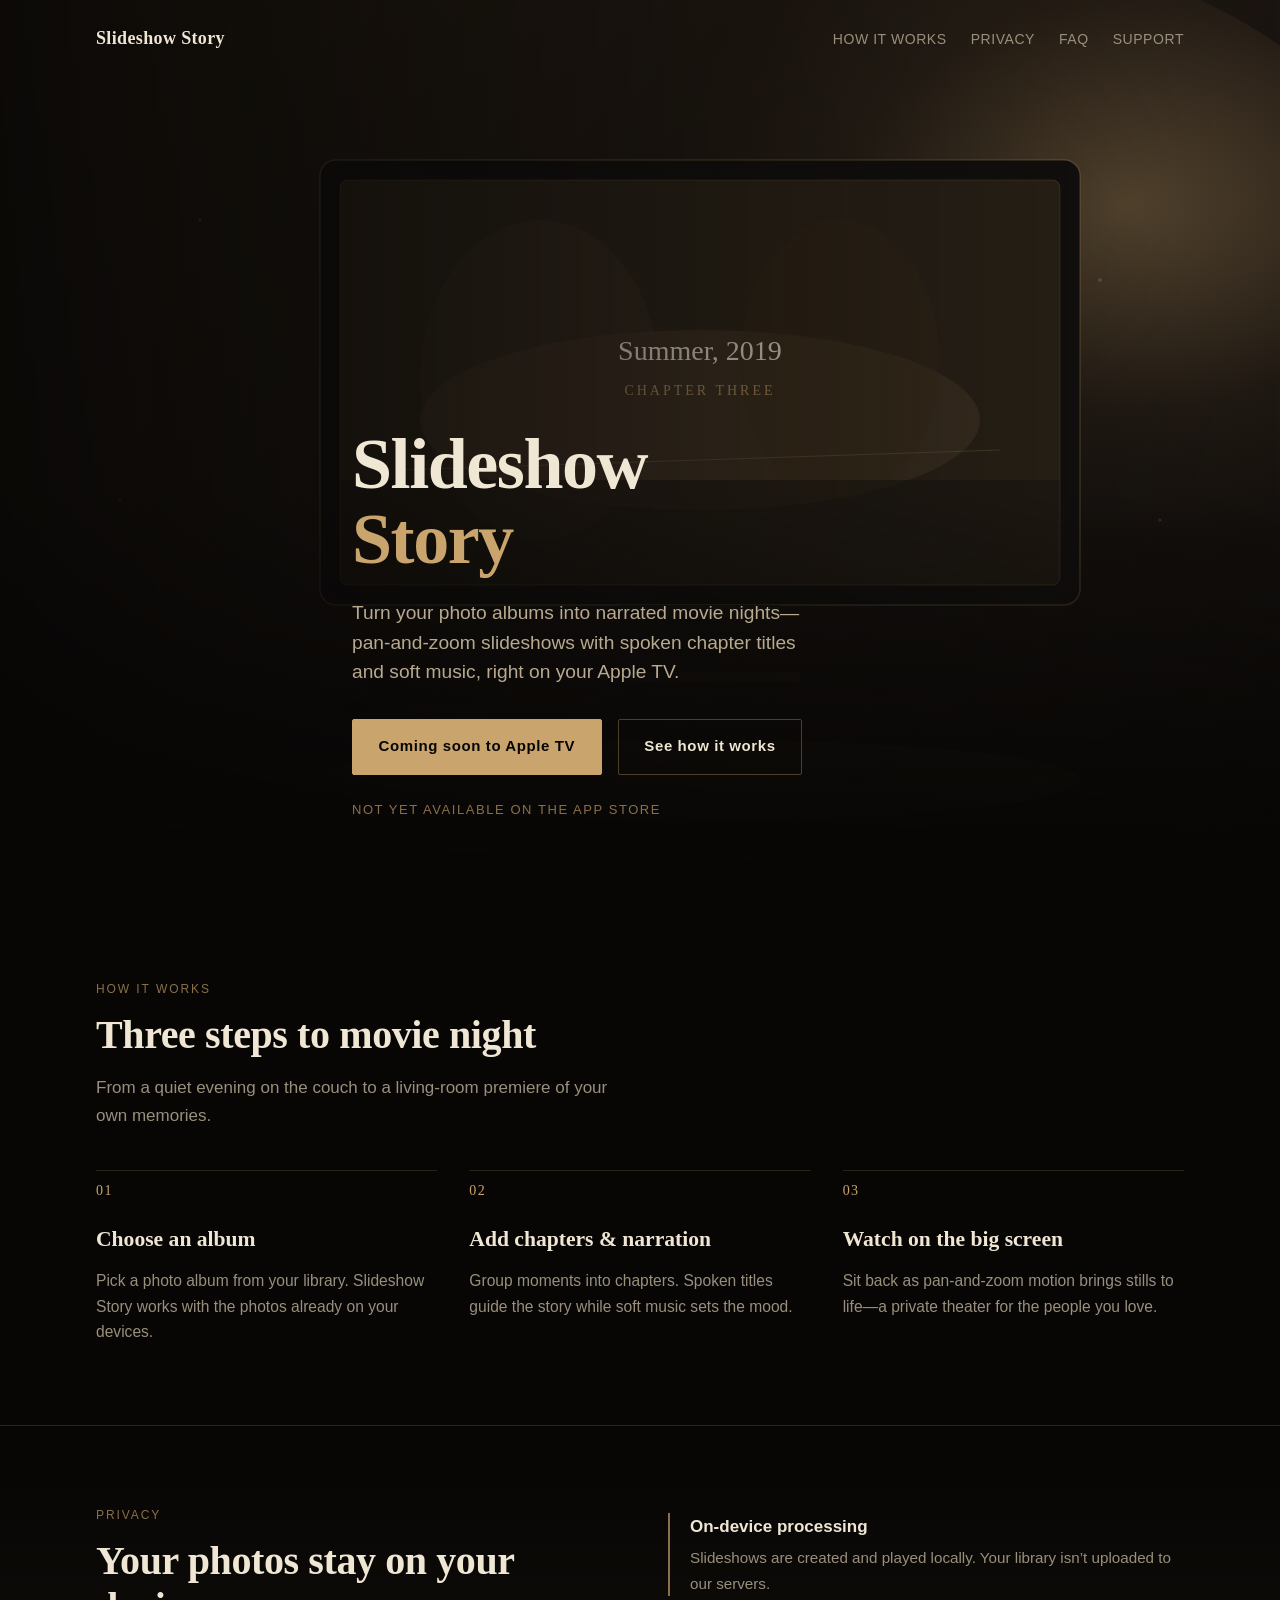
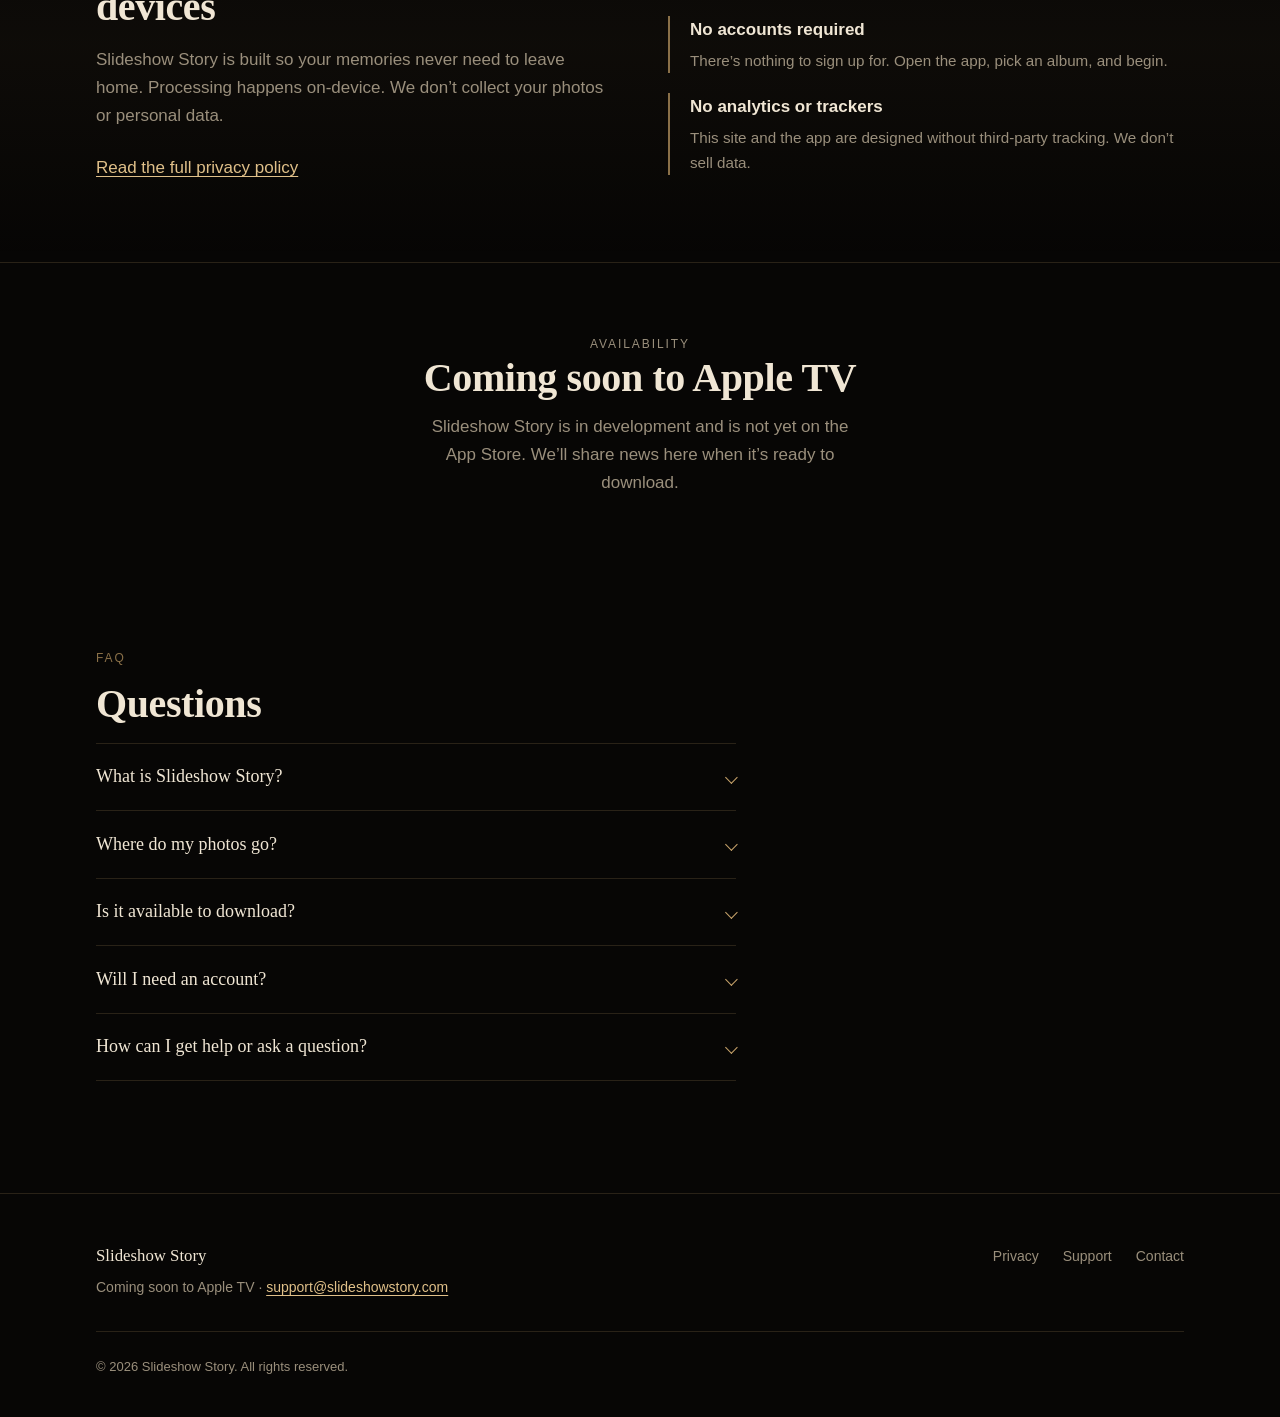
==== index.html @ 2899630e "Outline website for Slideshow Story" ====
<!DOCTYPE html>
<html lang="en">
<head>
  <meta charset="utf-8">
  <meta name="viewport" content="width=device-width, initial-scale=1">
  <title>Slideshow Story — Narrated movie nights from your photos</title>
  <meta name="description" content="Slideshow Story turns your photo albums into narrated movie nights on Apple TV—pan-and-zoom slideshows with spoken chapter titles and soft music. Photos stay on your devices. Coming soon.">
  <meta name="theme-color" content="#0c0a08">
  <link rel="icon" href="favicon.svg" type="image/svg+xml">
  <link rel="stylesheet" href="styles.css">
</head>
<body>
  <a class="skip-link" href="#main">Skip to content</a>
  <div class="page-bg" aria-hidden="true"></div>

  <header class="site-header">
    <div class="wrap">
      <a class="logo" href="index.html">Slideshow Story</a>
      <nav aria-label="Primary">
        <ul class="nav">
          <li><a href="#how">How it works</a></li>
          <li><a href="#privacy">Privacy</a></li>
          <li><a href="#faq">FAQ</a></li>
          <li><a href="support.html">Support</a></li>
        </ul>
      </nav>
    </div>
  </header>

  <main id="main">
    <section class="hero" aria-labelledby="brand">
      <div class="hero-visual" aria-hidden="true">
        <svg xmlns="http://www.w3.org/2000/svg" viewBox="0 0 1440 900" preserveAspectRatio="xMidYMid slice" focusable="false">
          <defs>
            <linearGradient id="glow" x1="0%" y1="0%" x2="100%" y2="100%">
              <stop offset="0%" stop-color="#2a2014"/>
              <stop offset="50%" stop-color="#1a1410"/>
              <stop offset="100%" stop-color="#0c0a08"/>
            </linearGradient>
            <linearGradient id="screen" x1="0%" y1="0%" x2="0%" y2="100%">
              <stop offset="0%" stop-color="#3d3224"/>
              <stop offset="100%" stop-color="#1f1810"/>
            </linearGradient>
            <radialGradient id="lamp" cx="70%" cy="35%" r="45%">
              <stop offset="0%" stop-color="#c9a46c" stop-opacity="0.35"/>
              <stop offset="60%" stop-color="#c9a46c" stop-opacity="0.06"/>
              <stop offset="100%" stop-color="#c9a46c" stop-opacity="0"/>
            </radialGradient>
            <clipPath id="tv-screen">
              <rect x="420" y="180" width="720" height="405" rx="8"/>
            </clipPath>
          </defs>
          <rect width="1440" height="900" fill="url(#glow)"/>
          <ellipse cx="1000" cy="320" rx="520" ry="380" fill="url(#lamp)"/>
          <!-- Room floor reflection -->
          <ellipse cx="780" cy="780" rx="380" ry="40" fill="#c9a46c" opacity="0.04"/>
          <!-- TV bezel -->
          <rect x="400" y="160" width="760" height="445" rx="16" fill="#12100e" stroke="#c9a46c" stroke-opacity="0.25" stroke-width="1.5"/>
          <rect x="420" y="180" width="720" height="405" rx="8" fill="url(#screen)"/>
          <!-- Slideshow frames (ken burns target) -->
          <g class="frame-photos" clip-path="url(#tv-screen)">
            <rect x="420" y="180" width="720" height="405" fill="#2a2218"/>
            <!-- Soft landscape suggestion -->
            <ellipse cx="780" cy="420" rx="280" ry="90" fill="#4a3a28" opacity="0.5"/>
            <ellipse cx="620" cy="380" rx="120" ry="160" fill="#3a2e22" opacity="0.45"/>
            <ellipse cx="920" cy="360" rx="100" ry="140" fill="#352818" opacity="0.4"/>
            <rect x="420" y="480" width="720" height="105" fill="#1a1410" opacity="0.6"/>
            <!-- Warm horizon line -->
            <line x1="480" y1="470" x2="1080" y2="450" stroke="#c9a46c" stroke-opacity="0.2" stroke-width="1"/>
          </g>
          <!-- Screen vignette -->
          <rect x="420" y="180" width="720" height="405" rx="8" fill="none" stroke="#c9a46c" stroke-opacity="0.15"/>
          <!-- Chapter title on screen -->
          <text x="780" y="360" text-anchor="middle" fill="#f0e6d4" font-family="Georgia, serif" font-size="28" opacity="0.85">Summer, 2019</text>
          <text x="780" y="395" text-anchor="middle" fill="#c9a46c" font-family="Georgia, serif" font-size="14" letter-spacing="3" opacity="0.7">CHAPTER THREE</text>
          <!-- TV stand -->
          <rect x="700" y="605" width="160" height="12" rx="2" fill="#1a1612"/>
          <rect x="760" y="617" width="40" height="55" fill="#14110e"/>
          <rect x="680" y="672" width="200" height="10" rx="2" fill="#1a1612"/>
          <!-- Soft ambient particles -->
          <circle cx="280" cy="220" r="1.5" fill="#c9a46c" opacity="0.35"/>
          <circle cx="1180" cy="280" r="2" fill="#c9a46c" opacity="0.25"/>
          <circle cx="200" cy="500" r="1" fill="#e0c089" opacity="0.3"/>
          <circle cx="1240" cy="520" r="1.5" fill="#c9a46c" opacity="0.2"/>
        </svg>
      </div>

      <div class="wrap">
        <h1 class="brand" id="brand">Slideshow <span>Story</span></h1>
        <p class="hero-lead">Turn your photo albums into narrated movie nights—pan-and-zoom slideshows with spoken chapter titles and soft music, right on your Apple TV.</p>
        <div class="cta-group">
          <a class="btn btn-primary" href="#coming-soon">Coming soon to Apple&nbsp;TV</a>
          <a class="btn btn-ghost" href="#how">See how it works</a>
        </div>
        <p class="status-note">Not yet available on the App Store</p>
      </div>
    </section>

    <section id="how" aria-labelledby="how-title">
      <div class="wrap">
        <p class="section-label">How it works</p>
        <h2 class="section-title" id="how-title">Three steps to movie night</h2>
        <p class="section-lead">From a quiet evening on the couch to a living-room premiere of your own memories.</p>
        <ol class="steps">
          <li>
            <h3>Choose an album</h3>
            <p>Pick a photo album from your library. Slideshow Story works with the photos already on your devices.</p>
          </li>
          <li>
            <h3>Add chapters &amp; narration</h3>
            <p>Group moments into chapters. Spoken titles guide the story while soft music sets the mood.</p>
          </li>
          <li>
            <h3>Watch on the big screen</h3>
            <p>Sit back as pan-and-zoom motion brings stills to life—a private theater for the people you love.</p>
          </li>
        </ol>
      </div>
    </section>

    <section id="privacy" class="privacy-section" aria-labelledby="privacy-title">
      <div class="wrap privacy-grid">
        <div>
          <p class="section-label">Privacy</p>
          <h2 class="section-title" id="privacy-title">Your photos stay on your devices</h2>
          <p class="section-lead" style="margin-bottom: 1.5rem;">Slideshow Story is built so your memories never need to leave home. Processing happens on-device. We don’t collect your photos or personal data.</p>
          <a href="privacy.html">Read the full privacy policy</a>
        </div>
        <ul class="privacy-points">
          <li>
            <strong>On-device processing</strong>
            <p>Slideshows are created and played locally. Your library isn’t uploaded to our servers.</p>
          </li>
          <li>
            <strong>No accounts required</strong>
            <p>There’s nothing to sign up for. Open the app, pick an album, and begin.</p>
          </li>
          <li>
            <strong>No analytics or trackers</strong>
            <p>This site and the app are designed without third-party tracking. We don’t sell data.</p>
          </li>
        </ul>
      </div>
    </section>

    <section id="coming-soon" class="coming-soon" aria-labelledby="soon-title">
      <div class="wrap">
        <p class="section-label">Availability</p>
        <h2 class="section-title" id="soon-title">Coming soon to Apple&nbsp;TV</h2>
        <p>Slideshow Story is in development and is not yet on the App Store. We’ll share news here when it’s ready to download.</p>
      </div>
    </section>

    <section id="faq" aria-labelledby="faq-title">
      <div class="wrap">
        <p class="section-label">FAQ</p>
        <h2 class="section-title" id="faq-title">Questions</h2>
        <div class="faq">
          <details>
            <summary>What is Slideshow Story?</summary>
            <p>An Apple TV app that turns your photo albums into narrated movie nights—cinematic pan-and-zoom slideshows with spoken chapter titles and soft background music.</p>
          </details>
          <details>
            <summary>Where do my photos go?</summary>
            <p>They stay on your devices. Slideshow Story processes photos on-device and does not upload your library to our servers.</p>
          </details>
          <details>
            <summary>Is it available to download?</summary>
            <p>Not yet. Slideshow Story is coming soon to Apple TV and is not currently listed on the App Store.</p>
          </details>
          <details>
            <summary>Will I need an account?</summary>
            <p>No. The app is designed to work without creating an account or signing in.</p>
          </details>
          <details>
            <summary>How can I get help or ask a question?</summary>
            <p>Email us at <a href="mailto:support@slideshowstory.com">support@slideshowstory.com</a>. More details are on our <a href="support.html">support page</a>.</p>
          </details>
        </div>
      </div>
    </section>
  </main>

  <footer class="site-footer">
    <div class="wrap">
      <div class="footer-inner">
        <div>
          <p class="footer-brand">Slideshow Story</p>
          <p class="footer-meta">Coming soon to Apple&nbsp;TV · <a href="mailto:support@slideshowstory.com">support@slideshowstory.com</a></p>
        </div>
        <ul class="footer-nav">
          <li><a href="privacy.html">Privacy</a></li>
          <li><a href="support.html">Support</a></li>
          <li><a href="mailto:support@slideshowstory.com">Contact</a></li>
        </ul>
      </div>
      <p class="footer-copy">&copy; 2026 Slideshow Story. All rights reserved.</p>
    </div>
  </footer>
</body>
</html>
---- styles.css ----
/* Slideshow Story — cinematic dark marketing styles */

:root {
  --bg-deep: #070605;
  --bg: #0c0a08;
  --bg-elevated: #14110e;
  --bg-soft: #1a1612;
  --gold: #c9a46c;
  --gold-bright: #e0c089;
  --gold-dim: #8a7048;
  --cream: #f0e6d4;
  --cream-muted: #b8a990;
  --text: #ebe4d8;
  --text-muted: #9a8f7c;
  --line: rgba(201, 164, 108, 0.18);
  --line-strong: rgba(201, 164, 108, 0.35);
  --focus: #e0c089;
  --radius: 2px;
  --max: 68rem;
  --font-display: "Iowan Old Style", "Palatino Linotype", Palatino, "Book Antiqua", Georgia, serif;
  --font-body: "Avenir Next", "Segoe UI", "Helvetica Neue", Arial, sans-serif;
  --ease: cubic-bezier(0.22, 1, 0.36, 1);
}

*,
*::before,
*::after {
  box-sizing: border-box;
}

html {
  scroll-behavior: smooth;
}

@media (prefers-reduced-motion: reduce) {
  html {
    scroll-behavior: auto;
  }

  *,
  *::before,
  *::after {
    animation-duration: 0.01ms !important;
    animation-iteration-count: 1 !important;
    transition-duration: 0.01ms !important;
  }
}

body {
  margin: 0;
  min-height: 100vh;
  font-family: var(--font-body);
  font-size: 1.0625rem;
  line-height: 1.65;
  color: var(--text);
  background: var(--bg-deep);
  -webkit-font-smoothing: antialiased;
}

img,
svg {
  max-width: 100%;
  height: auto;
  display: block;
}

a {
  color: var(--gold-bright);
  text-decoration-thickness: 1px;
  text-underline-offset: 0.2em;
  transition: color 0.2s var(--ease);
}

a:hover {
  color: var(--cream);
}

a:focus-visible,
button:focus-visible,
.btn:focus-visible {
  outline: 2px solid var(--focus);
  outline-offset: 3px;
}

.skip-link {
  position: absolute;
  top: -100%;
  left: 1rem;
  z-index: 100;
  padding: 0.75rem 1.25rem;
  background: var(--gold);
  color: var(--bg-deep);
  font-weight: 600;
  text-decoration: none;
  border-radius: var(--radius);
}

.skip-link:focus {
  top: 1rem;
}

/* ——— Atmosphere ——— */

.page-bg {
  position: fixed;
  inset: 0;
  z-index: -1;
  pointer-events: none;
  background:
    radial-gradient(ellipse 90% 55% at 50% -10%, rgba(201, 164, 108, 0.14), transparent 55%),
    radial-gradient(ellipse 50% 40% at 85% 60%, rgba(90, 60, 30, 0.2), transparent 50%),
    radial-gradient(ellipse 40% 35% at 10% 80%, rgba(40, 30, 20, 0.35), transparent 45%),
    linear-gradient(180deg, var(--bg) 0%, var(--bg-deep) 100%);
}

.page-bg::after {
  content: "";
  position: absolute;
  inset: 0;
  opacity: 0.04;
  background-image: url("data:image/svg+xml,%3Csvg viewBox='0 0 200 200' xmlns='http://www.w3.org/2000/svg'%3E%3Cfilter id='n'%3E%3CfeTurbulence type='fractalNoise' baseFrequency='0.85' numOctaves='4' stitchTiles='stitch'/%3E%3C/filter%3E%3Crect width='100%25' height='100%25' filter='url(%23n)'/%3E%3C/svg%3E");
}

/* ——— Layout ——— */

.wrap {
  width: min(100% - 2.5rem, var(--max));
  margin-inline: auto;
}

.site-header {
  position: absolute;
  top: 0;
  left: 0;
  right: 0;
  z-index: 10;
  padding: 1.5rem 0;
}

.site-header .wrap {
  display: flex;
  align-items: center;
  justify-content: space-between;
  gap: 1.5rem;
}

.logo {
  font-family: var(--font-display);
  font-size: 1.125rem;
  font-weight: 600;
  letter-spacing: 0.02em;
  color: var(--cream);
  text-decoration: none;
}

.logo:hover {
  color: var(--gold-bright);
}

.nav {
  display: flex;
  flex-wrap: wrap;
  gap: 0.25rem 1.5rem;
  list-style: none;
  margin: 0;
  padding: 0;
}

.nav a {
  color: var(--text-muted);
  text-decoration: none;
  font-size: 0.875rem;
  letter-spacing: 0.04em;
  text-transform: uppercase;
}

.nav a:hover,
.nav a[aria-current="page"] {
  color: var(--gold-bright);
}

/* ——— Buttons ——— */

.btn {
  display: inline-flex;
  align-items: center;
  justify-content: center;
  gap: 0.5rem;
  padding: 0.9rem 1.6rem;
  font-family: var(--font-body);
  font-size: 0.9375rem;
  font-weight: 600;
  letter-spacing: 0.04em;
  text-decoration: none;
  border: 1px solid transparent;
  border-radius: var(--radius);
  cursor: pointer;
  transition: background 0.25s var(--ease), color 0.25s var(--ease), border-color 0.25s var(--ease), transform 0.25s var(--ease);
}

.btn-primary {
  background: var(--gold);
  color: var(--bg-deep);
  border-color: var(--gold);
}

.btn-primary:hover {
  background: var(--gold-bright);
  color: var(--bg-deep);
  border-color: var(--gold-bright);
}

.btn-ghost {
  background: transparent;
  color: var(--cream);
  border-color: var(--line-strong);
}

.btn-ghost:hover {
  border-color: var(--gold);
  color: var(--gold-bright);
}

.cta-group {
  display: flex;
  flex-wrap: wrap;
  gap: 0.75rem 1rem;
  margin-top: 2rem;
}

/* ——— Hero ——— */

.hero {
  position: relative;
  min-height: 100vh;
  min-height: 100dvh;
  display: grid;
  align-items: end;
  padding: 6.5rem 0 4rem;
  overflow: hidden;
}

.hero::before {
  content: "";
  position: absolute;
  inset: 0;
  z-index: 0;
  background:
    linear-gradient(to top, var(--bg-deep) 0%, transparent 45%),
    linear-gradient(to right, rgba(7, 6, 5, 0.85) 0%, rgba(7, 6, 5, 0.35) 55%, transparent 100%);
}

.hero-visual {
  position: absolute;
  inset: 0;
  z-index: -1;
}

.hero-visual svg {
  width: 100%;
  height: 100%;
  object-fit: cover;
}

.hero .wrap {
  position: relative;
  z-index: 1;
  max-width: 36rem;
  padding-bottom: 1rem;
  animation: rise 1s var(--ease) both;
}

.brand {
  font-family: var(--font-display);
  font-size: clamp(2.75rem, 8vw, 4.5rem);
  font-weight: 600;
  line-height: 1.05;
  letter-spacing: -0.02em;
  color: var(--cream);
  margin: 0 0 1.25rem;
}

.brand span {
  display: block;
  color: var(--gold);
}

.hero-lead {
  margin: 0;
  font-size: clamp(1.05rem, 2.2vw, 1.2rem);
  color: var(--cream-muted);
  max-width: 28rem;
  line-height: 1.55;
}

.status-note {
  margin: 1.5rem 0 0;
  font-size: 0.8125rem;
  letter-spacing: 0.12em;
  text-transform: uppercase;
  color: var(--gold-dim);
}

/* ——— Sections ——— */

section {
  padding: 5rem 0;
}

.section-label {
  margin: 0 0 0.75rem;
  font-size: 0.75rem;
  letter-spacing: 0.16em;
  text-transform: uppercase;
  color: var(--gold-dim);
}

.section-title {
  font-family: var(--font-display);
  font-size: clamp(1.85rem, 4vw, 2.5rem);
  font-weight: 600;
  line-height: 1.15;
  letter-spacing: -0.01em;
  color: var(--cream);
  margin: 0 0 1rem;
}

.section-lead {
  margin: 0 0 2.5rem;
  max-width: 34rem;
  color: var(--text-muted);
}

/* How it works */

.steps {
  display: grid;
  gap: 2.5rem;
  counter-reset: step;
  list-style: none;
  margin: 0;
  padding: 0;
}

@media (min-width: 720px) {
  .steps {
    grid-template-columns: repeat(3, 1fr);
    gap: 2rem;
  }
}

.steps li {
  position: relative;
  padding-top: 0.5rem;
  border-top: 1px solid var(--line);
  counter-increment: step;
  animation: rise 0.8s var(--ease) both;
}

.steps li:nth-child(2) {
  animation-delay: 0.1s;
}

.steps li:nth-child(3) {
  animation-delay: 0.2s;
}

.steps li::before {
  content: "0" counter(step);
  display: block;
  margin-bottom: 1.25rem;
  font-family: var(--font-display);
  font-size: 0.875rem;
  letter-spacing: 0.1em;
  color: var(--gold);
}

.steps h3 {
  font-family: var(--font-display);
  font-size: 1.35rem;
  font-weight: 600;
  color: var(--cream);
  margin: 0 0 0.65rem;
}

.steps p {
  margin: 0;
  color: var(--text-muted);
  font-size: 0.975rem;
}

/* Privacy strip */

.privacy-section {
  background: linear-gradient(180deg, transparent, rgba(201, 164, 108, 0.04), transparent);
  border-block: 1px solid var(--line);
}

.privacy-grid {
  display: grid;
  gap: 2rem;
}

@media (min-width: 720px) {
  .privacy-grid {
    grid-template-columns: 1fr 1fr;
    align-items: center;
    gap: 3.5rem;
  }
}

.privacy-points {
  list-style: none;
  margin: 0;
  padding: 0;
  display: grid;
  gap: 1.25rem;
}

.privacy-points li {
  padding-left: 1.25rem;
  border-left: 2px solid var(--gold-dim);
}

.privacy-points strong {
  display: block;
  color: var(--cream);
  font-weight: 600;
  margin-bottom: 0.25rem;
}

.privacy-points p {
  margin: 0;
  color: var(--text-muted);
  font-size: 0.95rem;
}

/* Coming soon banner */

.coming-soon {
  text-align: center;
  padding: 4.5rem 0;
}

.coming-soon .section-title {
  margin-bottom: 0.75rem;
}

.coming-soon p {
  margin: 0 auto;
  max-width: 28rem;
  color: var(--text-muted);
}

/* FAQ */

.faq {
  max-width: 40rem;
}

.faq details {
  border-bottom: 1px solid var(--line);
  padding: 1.15rem 0;
}

.faq details:first-of-type {
  border-top: 1px solid var(--line);
}

.faq summary {
  font-family: var(--font-display);
  font-size: 1.125rem;
  color: var(--cream);
  cursor: pointer;
  list-style: none;
  display: flex;
  justify-content: space-between;
  align-items: center;
  gap: 1rem;
}

.faq summary::-webkit-details-marker {
  display: none;
}

.faq summary::after {
  content: "";
  flex-shrink: 0;
  width: 0.55rem;
  height: 0.55rem;
  border-right: 1.5px solid var(--gold);
  border-bottom: 1.5px solid var(--gold);
  transform: rotate(45deg);
  transition: transform 0.25s var(--ease);
}

.faq details[open] summary::after {
  transform: rotate(225deg);
  margin-top: 0.35rem;
}

.faq details p {
  margin: 0.85rem 0 0.25rem;
  color: var(--text-muted);
  font-size: 0.975rem;
}

/* ——— Footer ——— */

.site-footer {
  padding: 3rem 0 2.5rem;
  border-top: 1px solid var(--line);
  margin-top: 2rem;
}

.footer-inner {
  display: flex;
  flex-wrap: wrap;
  justify-content: space-between;
  gap: 1.5rem 2rem;
  align-items: flex-start;
}

.footer-brand {
  font-family: var(--font-display);
  font-size: 1.05rem;
  color: var(--cream);
  margin: 0 0 0.35rem;
}

.footer-meta {
  margin: 0;
  font-size: 0.875rem;
  color: var(--text-muted);
}

.footer-nav {
  display: flex;
  flex-wrap: wrap;
  gap: 0.75rem 1.5rem;
  list-style: none;
  margin: 0;
  padding: 0;
}

.footer-nav a {
  font-size: 0.875rem;
  color: var(--text-muted);
  text-decoration: none;
}

.footer-nav a:hover {
  color: var(--gold-bright);
}

.footer-copy {
  margin: 2rem 0 0;
  padding-top: 1.5rem;
  border-top: 1px solid var(--line);
  font-size: 0.8125rem;
  color: var(--text-muted);
}

/* ——— Inner pages ——— */

.page-hero {
  padding: 8rem 0 3rem;
}

.page-hero .section-title {
  font-size: clamp(2.25rem, 5vw, 3.25rem);
  margin-bottom: 0.75rem;
}

.prose {
  max-width: 40rem;
  padding-bottom: 4rem;
}

.prose h2 {
  font-family: var(--font-display);
  font-size: 1.5rem;
  color: var(--cream);
  margin: 2.5rem 0 0.75rem;
}

.prose p,
.prose li {
  color: var(--text-muted);
}

.prose ul {
  padding-left: 1.25rem;
}

.prose li + li {
  margin-top: 0.5rem;
}

.contact-block {
  margin-top: 2rem;
  padding: 1.5rem 0;
  border-top: 1px solid var(--line);
  border-bottom: 1px solid var(--line);
}

.contact-block p {
  margin: 0;
}

.contact-block a {
  font-size: 1.15rem;
  font-weight: 600;
  text-decoration: none;
}

/* ——— Motion ——— */

@keyframes rise {
  from {
    opacity: 0;
    transform: translateY(1.25rem);
  }
  to {
    opacity: 1;
    transform: translateY(0);
  }
}

@keyframes kenburns {
  from {
    transform: scale(1);
  }
  to {
    transform: scale(1.06);
  }
}

.hero-visual svg .frame-photos {
  transform-origin: 70% 40%;
  animation: kenburns 18s var(--ease) alternate infinite;
}

@media (prefers-reduced-motion: reduce) {
  .hero-visual svg .frame-photos {
    animation: none;
  }
}
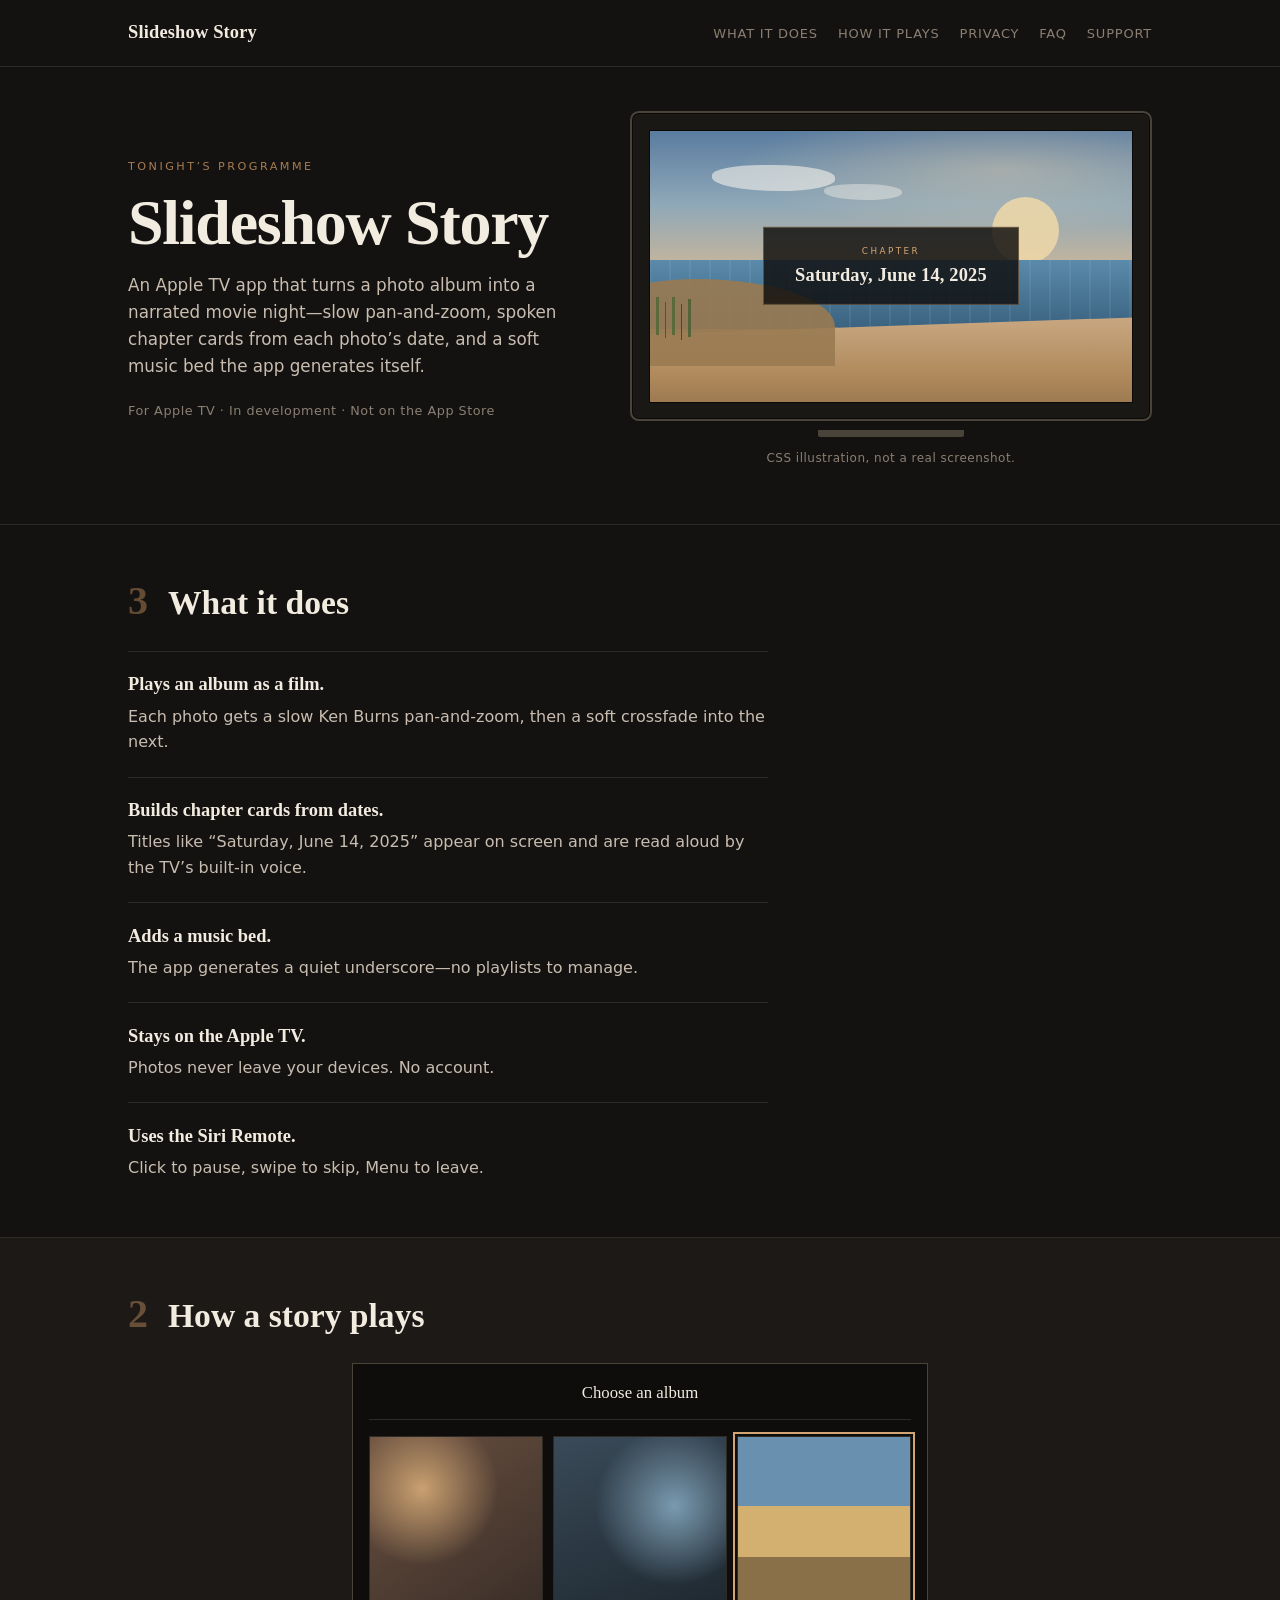
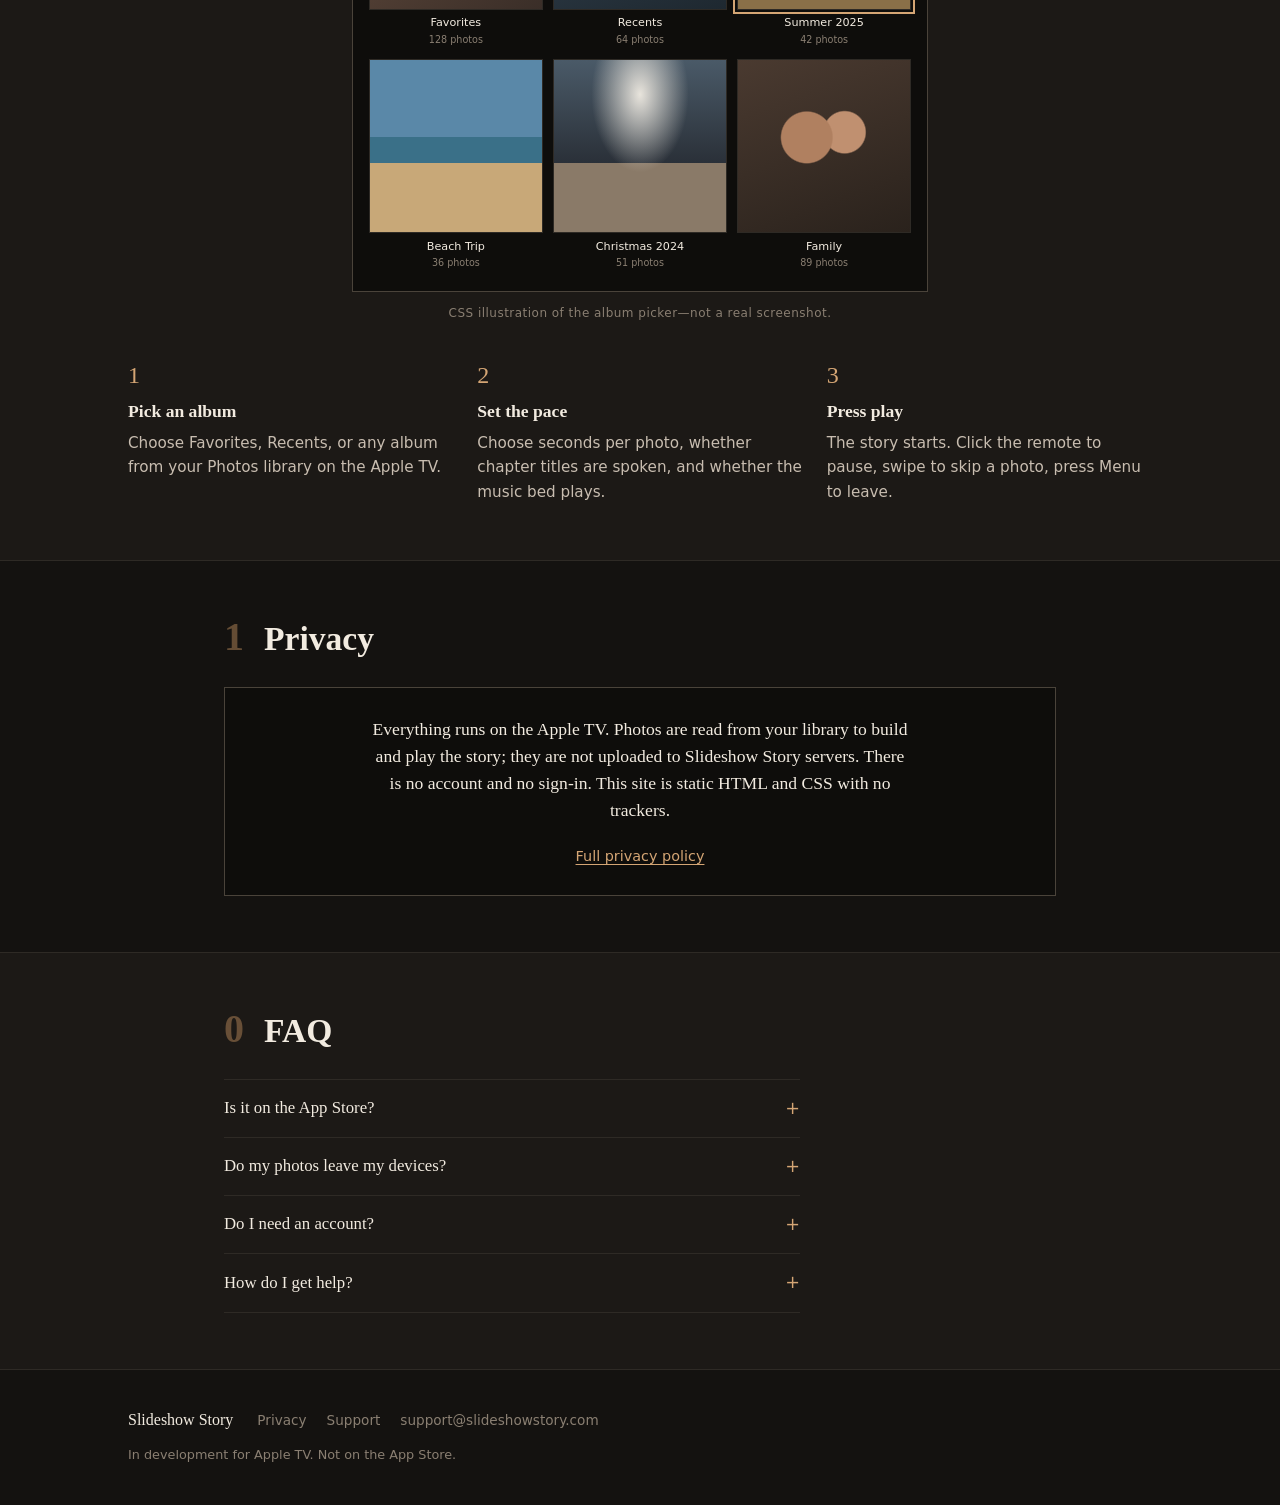
==== commit 47734db2: "Redesign site: cinema-programme look, CSS TV mockups, shorter copy" ====
--- a/index.html
+++ b/index.html
@@ -3,22 +3,22 @@
 <head>
   <meta charset="utf-8">
   <meta name="viewport" content="width=device-width, initial-scale=1">
-  <title>Slideshow Story — Narrated movie nights from your photos</title>
-  <meta name="description" content="Slideshow Story turns your photo albums into narrated movie nights on Apple TV—pan-and-zoom slideshows with spoken chapter titles and soft music. Photos stay on your devices. Coming soon.">
-  <meta name="theme-color" content="#0c0a08">
+  <title>Slideshow Story — Photo albums as narrated movie nights on Apple TV</title>
+  <meta name="description" content="Slideshow Story is an Apple TV app that turns a photo album into a narrated movie night: pan-and-zoom, spoken date chapter cards, and a soft music bed. Photos stay on your devices. In development.">
+  <meta name="theme-color" content="#141210">
   <link rel="icon" href="favicon.svg" type="image/svg+xml">
   <link rel="stylesheet" href="styles.css">
 </head>
 <body>
   <a class="skip-link" href="#main">Skip to content</a>
-  <div class="page-bg" aria-hidden="true"></div>
 
   <header class="site-header">
-    <div class="wrap">
+    <div class="wrap header-inner">
       <a class="logo" href="index.html">Slideshow Story</a>
       <nav aria-label="Primary">
         <ul class="nav">
-          <li><a href="#how">How it works</a></li>
+          <li><a href="#what">What it does</a></li>
+          <li><a href="#how">How it plays</a></li>
           <li><a href="#privacy">Privacy</a></li>
           <li><a href="#faq">FAQ</a></li>
           <li><a href="support.html">Support</a></li>
@@ -29,152 +29,181 @@
 
   <main id="main">
     <section class="hero" aria-labelledby="brand">
-      <div class="hero-visual" aria-hidden="true">
-        <svg xmlns="http://www.w3.org/2000/svg" viewBox="0 0 1440 900" preserveAspectRatio="xMidYMid slice" focusable="false">
-          <defs>
-            <linearGradient id="glow" x1="0%" y1="0%" x2="100%" y2="100%">
-              <stop offset="0%" stop-color="#2a2014"/>
-              <stop offset="50%" stop-color="#1a1410"/>
-              <stop offset="100%" stop-color="#0c0a08"/>
-            </linearGradient>
-            <linearGradient id="screen" x1="0%" y1="0%" x2="0%" y2="100%">
-              <stop offset="0%" stop-color="#3d3224"/>
-              <stop offset="100%" stop-color="#1f1810"/>
-            </linearGradient>
-            <radialGradient id="lamp" cx="70%" cy="35%" r="45%">
-              <stop offset="0%" stop-color="#c9a46c" stop-opacity="0.35"/>
-              <stop offset="60%" stop-color="#c9a46c" stop-opacity="0.06"/>
-              <stop offset="100%" stop-color="#c9a46c" stop-opacity="0"/>
-            </radialGradient>
-            <clipPath id="tv-screen">
-              <rect x="420" y="180" width="720" height="405" rx="8"/>
-            </clipPath>
-          </defs>
-          <rect width="1440" height="900" fill="url(#glow)"/>
-          <ellipse cx="1000" cy="320" rx="520" ry="380" fill="url(#lamp)"/>
-          <!-- Room floor reflection -->
-          <ellipse cx="780" cy="780" rx="380" ry="40" fill="#c9a46c" opacity="0.04"/>
-          <!-- TV bezel -->
-          <rect x="400" y="160" width="760" height="445" rx="16" fill="#12100e" stroke="#c9a46c" stroke-opacity="0.25" stroke-width="1.5"/>
-          <rect x="420" y="180" width="720" height="405" rx="8" fill="url(#screen)"/>
-          <!-- Slideshow frames (ken burns target) -->
-          <g class="frame-photos" clip-path="url(#tv-screen)">
-            <rect x="420" y="180" width="720" height="405" fill="#2a2218"/>
-            <!-- Soft landscape suggestion -->
-            <ellipse cx="780" cy="420" rx="280" ry="90" fill="#4a3a28" opacity="0.5"/>
-            <ellipse cx="620" cy="380" rx="120" ry="160" fill="#3a2e22" opacity="0.45"/>
-            <ellipse cx="920" cy="360" rx="100" ry="140" fill="#352818" opacity="0.4"/>
-            <rect x="420" y="480" width="720" height="105" fill="#1a1410" opacity="0.6"/>
-            <!-- Warm horizon line -->
-            <line x1="480" y1="470" x2="1080" y2="450" stroke="#c9a46c" stroke-opacity="0.2" stroke-width="1"/>
-          </g>
-          <!-- Screen vignette -->
-          <rect x="420" y="180" width="720" height="405" rx="8" fill="none" stroke="#c9a46c" stroke-opacity="0.15"/>
-          <!-- Chapter title on screen -->
-          <text x="780" y="360" text-anchor="middle" fill="#f0e6d4" font-family="Georgia, serif" font-size="28" opacity="0.85">Summer, 2019</text>
-          <text x="780" y="395" text-anchor="middle" fill="#c9a46c" font-family="Georgia, serif" font-size="14" letter-spacing="3" opacity="0.7">CHAPTER THREE</text>
-          <!-- TV stand -->
-          <rect x="700" y="605" width="160" height="12" rx="2" fill="#1a1612"/>
-          <rect x="760" y="617" width="40" height="55" fill="#14110e"/>
-          <rect x="680" y="672" width="200" height="10" rx="2" fill="#1a1612"/>
-          <!-- Soft ambient particles -->
-          <circle cx="280" cy="220" r="1.5" fill="#c9a46c" opacity="0.35"/>
-          <circle cx="1180" cy="280" r="2" fill="#c9a46c" opacity="0.25"/>
-          <circle cx="200" cy="500" r="1" fill="#e0c089" opacity="0.3"/>
-          <circle cx="1240" cy="520" r="1.5" fill="#c9a46c" opacity="0.2"/>
-        </svg>
-      </div>
-
+      <div class="wrap hero-layout">
+        <div class="hero-copy">
+          <p class="programme-mark" aria-hidden="true">Tonight’s programme</p>
+          <h1 class="brand" id="brand">Slideshow Story</h1>
+          <p class="hero-lead">An Apple&nbsp;TV app that turns a photo album into a narrated movie night—slow pan-and-zoom, spoken chapter cards from each photo’s date, and a soft music bed the app generates itself.</p>
+          <p class="hero-meta">For Apple&nbsp;TV · In development · Not on the App&nbsp;Store</p>
+        </div>
+
+        <figure class="mock-figure hero-figure">
+          <div class="tv" role="img" aria-label="Illustrated Apple TV screen showing a beach photo with a chapter card reading Saturday, June 14, 2025">
+            <div class="tv-bezel">
+              <div class="tv-screen">
+                <div class="scene scene-beach" aria-hidden="true">
+                  <div class="scene-sky"></div>
+                  <div class="scene-sun"></div>
+                  <div class="scene-cloud scene-cloud-a"></div>
+                  <div class="scene-cloud scene-cloud-b"></div>
+                  <div class="scene-water"></div>
+                  <div class="scene-sand"></div>
+                  <div class="scene-dune"></div>
+                  <div class="scene-grass"></div>
+                </div>
+                <div class="chapter-card" aria-hidden="true">
+                  <p class="chapter-kicker">Chapter</p>
+                  <p class="chapter-date">Saturday, June 14, 2025</p>
+                </div>
+              </div>
+            </div>
+            <div class="tv-foot" aria-hidden="true"></div>
+          </div>
+          <figcaption>CSS illustration, not a real screenshot.</figcaption>
+        </figure>
+      </div>
+    </section>
+
+    <section id="what" class="section" aria-labelledby="what-title">
       <div class="wrap">
-        <h1 class="brand" id="brand">Slideshow <span>Story</span></h1>
-        <p class="hero-lead">Turn your photo albums into narrated movie nights—pan-and-zoom slideshows with spoken chapter titles and soft music, right on your Apple TV.</p>
-        <div class="cta-group">
-          <a class="btn btn-primary" href="#coming-soon">Coming soon to Apple&nbsp;TV</a>
-          <a class="btn btn-ghost" href="#how">See how it works</a>
-        </div>
-        <p class="status-note">Not yet available on the App Store</p>
-      </div>
-    </section>
-
-    <section id="how" aria-labelledby="how-title">
+        <div class="section-head">
+          <span class="leader-num" aria-hidden="true">3</span>
+          <h2 class="section-title" id="what-title">What it does</h2>
+        </div>
+        <ol class="plain-list">
+          <li>
+            <strong>Plays an album as a film.</strong>
+            Each photo gets a slow Ken Burns pan-and-zoom, then a soft crossfade into the next.
+          </li>
+          <li>
+            <strong>Builds chapter cards from dates.</strong>
+            Titles like “Saturday, June 14, 2025” appear on screen and are read aloud by the TV’s built-in voice.
+          </li>
+          <li>
+            <strong>Adds a music bed.</strong>
+            The app generates a quiet underscore—no playlists to manage.
+          </li>
+          <li>
+            <strong>Stays on the Apple&nbsp;TV.</strong>
+            Photos never leave your devices. No account.
+          </li>
+          <li>
+            <strong>Uses the Siri Remote.</strong>
+            Click to pause, swipe to skip, Menu to leave.
+          </li>
+        </ol>
+      </div>
+    </section>
+
+    <section id="how" class="section section-alt" aria-labelledby="how-title">
       <div class="wrap">
-        <p class="section-label">How it works</p>
-        <h2 class="section-title" id="how-title">Three steps to movie night</h2>
-        <p class="section-lead">From a quiet evening on the couch to a living-room premiere of your own memories.</p>
-        <ol class="steps">
-          <li>
-            <h3>Choose an album</h3>
-            <p>Pick a photo album from your library. Slideshow Story works with the photos already on your devices.</p>
-          </li>
-          <li>
-            <h3>Add chapters &amp; narration</h3>
-            <p>Group moments into chapters. Spoken titles guide the story while soft music sets the mood.</p>
-          </li>
-          <li>
-            <h3>Watch on the big screen</h3>
-            <p>Sit back as pan-and-zoom motion brings stills to life—a private theater for the people you love.</p>
+        <div class="section-head">
+          <span class="leader-num" aria-hidden="true">2</span>
+          <h2 class="section-title" id="how-title">How a story plays</h2>
+        </div>
+
+        <figure class="mock-figure album-figure">
+          <div class="album-picker" role="img" aria-label="Illustrated album picker with tiles for Favorites, Recents, Summer 2025, Beach Trip, Christmas 2024, and Family">
+            <header class="album-chrome" aria-hidden="true">
+              <p class="album-chrome-title">Choose an album</p>
+            </header>
+            <div class="album-grid" aria-hidden="true">
+              <div class="album-tile">
+                <div class="album-thumb thumb-warm"></div>
+                <p class="album-name">Favorites</p>
+                <p class="album-count">128 photos</p>
+              </div>
+              <div class="album-tile">
+                <div class="album-thumb thumb-cool"></div>
+                <p class="album-name">Recents</p>
+                <p class="album-count">64 photos</p>
+              </div>
+              <div class="album-tile is-focus">
+                <div class="album-thumb thumb-summer"></div>
+                <p class="album-name">Summer 2025</p>
+                <p class="album-count">42 photos</p>
+              </div>
+              <div class="album-tile">
+                <div class="album-thumb thumb-beach"></div>
+                <p class="album-name">Beach Trip</p>
+                <p class="album-count">36 photos</p>
+              </div>
+              <div class="album-tile">
+                <div class="album-thumb thumb-winter"></div>
+                <p class="album-name">Christmas 2024</p>
+                <p class="album-count">51 photos</p>
+              </div>
+              <div class="album-tile">
+                <div class="album-thumb thumb-family"></div>
+                <p class="album-name">Family</p>
+                <p class="album-count">89 photos</p>
+              </div>
+            </div>
+          </div>
+          <figcaption>CSS illustration of the album picker—not a real screenshot.</figcaption>
+        </figure>
+
+        <ol class="sequence">
+          <li>
+            <span class="sequence-step">1</span>
+            <div>
+              <h3>Pick an album</h3>
+              <p>Choose Favorites, Recents, or any album from your Photos library on the Apple&nbsp;TV.</p>
+            </div>
+          </li>
+          <li>
+            <span class="sequence-step">2</span>
+            <div>
+              <h3>Set the pace</h3>
+              <p>Choose seconds per photo, whether chapter titles are spoken, and whether the music bed plays.</p>
+            </div>
+          </li>
+          <li>
+            <span class="sequence-step">3</span>
+            <div>
+              <h3>Press play</h3>
+              <p>The story starts. Click the remote to pause, swipe to skip a photo, press Menu to leave.</p>
+            </div>
           </li>
         </ol>
       </div>
     </section>
 
-    <section id="privacy" class="privacy-section" aria-labelledby="privacy-title">
-      <div class="wrap privacy-grid">
-        <div>
-          <p class="section-label">Privacy</p>
-          <h2 class="section-title" id="privacy-title">Your photos stay on your devices</h2>
-          <p class="section-lead" style="margin-bottom: 1.5rem;">Slideshow Story is built so your memories never need to leave home. Processing happens on-device. We don’t collect your photos or personal data.</p>
-          <a href="privacy.html">Read the full privacy policy</a>
-        </div>
-        <ul class="privacy-points">
-          <li>
-            <strong>On-device processing</strong>
-            <p>Slideshows are created and played locally. Your library isn’t uploaded to our servers.</p>
-          </li>
-          <li>
-            <strong>No accounts required</strong>
-            <p>There’s nothing to sign up for. Open the app, pick an album, and begin.</p>
-          </li>
-          <li>
-            <strong>No analytics or trackers</strong>
-            <p>This site and the app are designed without third-party tracking. We don’t sell data.</p>
-          </li>
-        </ul>
-      </div>
-    </section>
-
-    <section id="coming-soon" class="coming-soon" aria-labelledby="soon-title">
-      <div class="wrap">
-        <p class="section-label">Availability</p>
-        <h2 class="section-title" id="soon-title">Coming soon to Apple&nbsp;TV</h2>
-        <p>Slideshow Story is in development and is not yet on the App Store. We’ll share news here when it’s ready to download.</p>
-      </div>
-    </section>
-
-    <section id="faq" aria-labelledby="faq-title">
-      <div class="wrap">
-        <p class="section-label">FAQ</p>
-        <h2 class="section-title" id="faq-title">Questions</h2>
+    <section id="privacy" class="section" aria-labelledby="privacy-title">
+      <div class="wrap narrow">
+        <div class="section-head">
+          <span class="leader-num" aria-hidden="true">1</span>
+          <h2 class="section-title" id="privacy-title">Privacy</h2>
+        </div>
+        <div class="title-card">
+          <p>Everything runs on the Apple&nbsp;TV. Photos are read from your library to build and play the story; they are not uploaded to Slideshow Story servers. There is no account and no sign-in. This site is static HTML and CSS with no trackers.</p>
+          <p class="title-card-link"><a href="privacy.html">Full privacy policy</a></p>
+        </div>
+      </div>
+    </section>
+
+    <section id="faq" class="section section-alt" aria-labelledby="faq-title">
+      <div class="wrap narrow">
+        <div class="section-head">
+          <span class="leader-num" aria-hidden="true">0</span>
+          <h2 class="section-title" id="faq-title">FAQ</h2>
+        </div>
         <div class="faq">
           <details>
-            <summary>What is Slideshow Story?</summary>
-            <p>An Apple TV app that turns your photo albums into narrated movie nights—cinematic pan-and-zoom slideshows with spoken chapter titles and soft background music.</p>
-          </details>
-          <details>
-            <summary>Where do my photos go?</summary>
-            <p>They stay on your devices. Slideshow Story processes photos on-device and does not upload your library to our servers.</p>
-          </details>
-          <details>
-            <summary>Is it available to download?</summary>
-            <p>Not yet. Slideshow Story is coming soon to Apple TV and is not currently listed on the App Store.</p>
-          </details>
-          <details>
-            <summary>Will I need an account?</summary>
-            <p>No. The app is designed to work without creating an account or signing in.</p>
-          </details>
-          <details>
-            <summary>How can I get help or ask a question?</summary>
-            <p>Email us at <a href="mailto:support@slideshowstory.com">support@slideshowstory.com</a>. More details are on our <a href="support.html">support page</a>.</p>
+            <summary>Is it on the App Store?</summary>
+            <p>Not yet. Slideshow Story is in development for Apple&nbsp;TV.</p>
+          </details>
+          <details>
+            <summary>Do my photos leave my devices?</summary>
+            <p>No. Playback and narration happen on the Apple&nbsp;TV. Photos are not sent to Slideshow Story.</p>
+          </details>
+          <details>
+            <summary>Do I need an account?</summary>
+            <p>No. Open the app, pick an album, press play.</p>
+          </details>
+          <details>
+            <summary>How do I get help?</summary>
+            <p>Email <a href="mailto:support@slideshowstory.com">support@slideshowstory.com</a> or visit the <a href="support.html">support page</a>.</p>
           </details>
         </div>
       </div>
@@ -182,19 +211,14 @@
   </main>
 
   <footer class="site-footer">
-    <div class="wrap">
-      <div class="footer-inner">
-        <div>
-          <p class="footer-brand">Slideshow Story</p>
-          <p class="footer-meta">Coming soon to Apple&nbsp;TV · <a href="mailto:support@slideshowstory.com">support@slideshowstory.com</a></p>
-        </div>
-        <ul class="footer-nav">
-          <li><a href="privacy.html">Privacy</a></li>
-          <li><a href="support.html">Support</a></li>
-          <li><a href="mailto:support@slideshowstory.com">Contact</a></li>
-        </ul>
-      </div>
-      <p class="footer-copy">&copy; 2026 Slideshow Story. All rights reserved.</p>
+    <div class="wrap footer-inner">
+      <p class="footer-brand">Slideshow Story</p>
+      <ul class="footer-nav">
+        <li><a href="privacy.html">Privacy</a></li>
+        <li><a href="support.html">Support</a></li>
+        <li><a href="mailto:support@slideshowstory.com">support@slideshowstory.com</a></li>
+      </ul>
+      <p class="footer-copy">In development for Apple&nbsp;TV. Not on the App&nbsp;Store.</p>
     </div>
   </footer>
 </body>
--- a/styles.css
+++ b/styles.css
@@ -1,25 +1,27 @@
-/* Slideshow Story — cinematic dark marketing styles */
+/* Slideshow Story — home-movie / cinema programme */
 
 :root {
-  --bg-deep: #070605;
-  --bg: #0c0a08;
-  --bg-elevated: #14110e;
-  --bg-soft: #1a1612;
-  --gold: #c9a46c;
-  --gold-bright: #e0c089;
-  --gold-dim: #8a7048;
-  --cream: #f0e6d4;
-  --cream-muted: #b8a990;
-  --text: #ebe4d8;
-  --text-muted: #9a8f7c;
-  --line: rgba(201, 164, 108, 0.18);
-  --line-strong: rgba(201, 164, 108, 0.35);
-  --focus: #e0c089;
-  --radius: 2px;
-  --max: 68rem;
-  --font-display: "Iowan Old Style", "Palatino Linotype", Palatino, "Book Antiqua", Georgia, serif;
-  --font-body: "Avenir Next", "Segoe UI", "Helvetica Neue", Arial, sans-serif;
-  --ease: cubic-bezier(0.22, 1, 0.36, 1);
+  --bg: #141210;
+  --bg-raised: #1c1916;
+  --bg-inset: #0e0d0b;
+  --ink: #f2ebe0;
+  --ink-soft: #c8bdb0;
+  --ink-dim: #8a7f72;
+  --amber: #d4a574;
+  --amber-dim: #a67c52;
+  --line: #2e2a25;
+  --line-strong: #4a433a;
+  --focus: #e8c49a;
+  --scene-sky: #5b7ea8;
+  --scene-sky-hot: #c4a882;
+  --scene-water: #3d6a8a;
+  --scene-sand: #c9a882;
+  --scene-dune: #a88860;
+  --max: 52rem;
+  --max-wide: 64rem;
+  --font-display: "New York", "Iowan Old Style", "Palatino Linotype", Palatino, Georgia, "Times New Roman", ui-serif, serif;
+  --font-body: ui-sans-serif, system-ui, -apple-system, "Segoe UI", "Helvetica Neue", Helvetica, Arial, sans-serif;
+  --ease: cubic-bezier(0.25, 0.1, 0.25, 1);
 }
 
 *,
@@ -51,9 +53,24 @@
   min-height: 100vh;
   font-family: var(--font-body);
   font-size: 1.0625rem;
-  line-height: 1.65;
-  color: var(--text);
-  background: var(--bg-deep);
+  line-height: 1.6;
+  color: var(--ink-soft);
+  background-color: var(--bg);
+  /* Film-strip sprocket edge, not a glow gradient */
+  background-image:
+    repeating-linear-gradient(
+      90deg,
+      transparent 0,
+      transparent 11px,
+      var(--bg-inset) 11px,
+      var(--bg-inset) 15px,
+      transparent 15px,
+      transparent 26px
+    ),
+    linear-gradient(var(--bg), var(--bg));
+  background-size: 100% 10px, 100% 100%;
+  background-repeat: repeat-x, no-repeat;
+  background-position: 0 0, 0 0;
   -webkit-font-smoothing: antialiased;
 }
 
@@ -65,18 +82,17 @@
 }
 
 a {
-  color: var(--gold-bright);
+  color: var(--amber);
   text-decoration-thickness: 1px;
-  text-underline-offset: 0.2em;
-  transition: color 0.2s var(--ease);
+  text-underline-offset: 0.18em;
 }
 
 a:hover {
-  color: var(--cream);
+  color: var(--ink);
 }
 
 a:focus-visible,
-button:focus-visible,
+summary:focus-visible,
 .btn:focus-visible {
   outline: 2px solid var(--focus);
   outline-offset: 3px;
@@ -87,380 +103,599 @@
   top: -100%;
   left: 1rem;
   z-index: 100;
-  padding: 0.75rem 1.25rem;
-  background: var(--gold);
-  color: var(--bg-deep);
+  padding: 0.65rem 1rem;
+  background: var(--amber);
+  color: var(--bg-inset);
   font-weight: 600;
   text-decoration: none;
-  border-radius: var(--radius);
 }
 
 .skip-link:focus {
   top: 1rem;
 }
 
-/* ——— Atmosphere ——— */
-
-.page-bg {
-  position: fixed;
-  inset: 0;
-  z-index: -1;
-  pointer-events: none;
-  background:
-    radial-gradient(ellipse 90% 55% at 50% -10%, rgba(201, 164, 108, 0.14), transparent 55%),
-    radial-gradient(ellipse 50% 40% at 85% 60%, rgba(90, 60, 30, 0.2), transparent 50%),
-    radial-gradient(ellipse 40% 35% at 10% 80%, rgba(40, 30, 20, 0.35), transparent 45%),
-    linear-gradient(180deg, var(--bg) 0%, var(--bg-deep) 100%);
-}
-
-.page-bg::after {
-  content: "";
-  position: absolute;
-  inset: 0;
-  opacity: 0.04;
-  background-image: url("data:image/svg+xml,%3Csvg viewBox='0 0 200 200' xmlns='http://www.w3.org/2000/svg'%3E%3Cfilter id='n'%3E%3CfeTurbulence type='fractalNoise' baseFrequency='0.85' numOctaves='4' stitchTiles='stitch'/%3E%3C/filter%3E%3Crect width='100%25' height='100%25' filter='url(%23n)'/%3E%3C/svg%3E");
-}
-
-/* ——— Layout ——— */
-
 .wrap {
-  width: min(100% - 2.5rem, var(--max));
+  width: min(100% - 2rem, var(--max-wide));
   margin-inline: auto;
 }
 
+.wrap.narrow {
+  width: min(100% - 2rem, var(--max));
+}
+
+/* ——— Header ——— */
+
 .site-header {
-  position: absolute;
-  top: 0;
-  left: 0;
-  right: 0;
-  z-index: 10;
-  padding: 1.5rem 0;
-}
-
-.site-header .wrap {
+  border-bottom: 1px solid var(--line);
+  padding: 1.15rem 0;
+  background: var(--bg);
+}
+
+.header-inner {
   display: flex;
-  align-items: center;
+  align-items: baseline;
   justify-content: space-between;
-  gap: 1.5rem;
+  gap: 1.25rem;
+  flex-wrap: wrap;
 }
 
 .logo {
   font-family: var(--font-display);
-  font-size: 1.125rem;
+  font-size: 1.15rem;
   font-weight: 600;
-  letter-spacing: 0.02em;
-  color: var(--cream);
+  letter-spacing: 0.01em;
+  color: var(--ink);
   text-decoration: none;
 }
 
 .logo:hover {
-  color: var(--gold-bright);
+  color: var(--amber);
 }
 
 .nav {
   display: flex;
   flex-wrap: wrap;
-  gap: 0.25rem 1.5rem;
+  gap: 0.35rem 1.25rem;
   list-style: none;
   margin: 0;
   padding: 0;
 }
 
 .nav a {
-  color: var(--text-muted);
+  color: var(--ink-dim);
   text-decoration: none;
-  font-size: 0.875rem;
-  letter-spacing: 0.04em;
+  font-size: 0.8125rem;
+  letter-spacing: 0.06em;
   text-transform: uppercase;
 }
 
 .nav a:hover,
 .nav a[aria-current="page"] {
-  color: var(--gold-bright);
-}
-
-/* ——— Buttons ——— */
-
-.btn {
-  display: inline-flex;
+  color: var(--amber);
+}
+
+/* ——— Hero ——— */
+
+.hero {
+  padding: 2.75rem 0 3.5rem;
+  border-bottom: 1px solid var(--line);
+}
+
+.hero-layout {
+  display: grid;
+  gap: 2.5rem;
   align-items: center;
-  justify-content: center;
-  gap: 0.5rem;
-  padding: 0.9rem 1.6rem;
-  font-family: var(--font-body);
-  font-size: 0.9375rem;
-  font-weight: 600;
-  letter-spacing: 0.04em;
-  text-decoration: none;
-  border: 1px solid transparent;
-  border-radius: var(--radius);
-  cursor: pointer;
-  transition: background 0.25s var(--ease), color 0.25s var(--ease), border-color 0.25s var(--ease), transform 0.25s var(--ease);
-}
-
-.btn-primary {
-  background: var(--gold);
-  color: var(--bg-deep);
-  border-color: var(--gold);
-}
-
-.btn-primary:hover {
-  background: var(--gold-bright);
-  color: var(--bg-deep);
-  border-color: var(--gold-bright);
-}
-
-.btn-ghost {
-  background: transparent;
-  color: var(--cream);
-  border-color: var(--line-strong);
-}
-
-.btn-ghost:hover {
-  border-color: var(--gold);
-  color: var(--gold-bright);
-}
-
-.cta-group {
-  display: flex;
-  flex-wrap: wrap;
-  gap: 0.75rem 1rem;
-  margin-top: 2rem;
-}
-
-/* ——— Hero ——— */
-
-.hero {
-  position: relative;
-  min-height: 100vh;
-  min-height: 100dvh;
-  display: grid;
-  align-items: end;
-  padding: 6.5rem 0 4rem;
-  overflow: hidden;
-}
-
-.hero::before {
-  content: "";
-  position: absolute;
-  inset: 0;
-  z-index: 0;
-  background:
-    linear-gradient(to top, var(--bg-deep) 0%, transparent 45%),
-    linear-gradient(to right, rgba(7, 6, 5, 0.85) 0%, rgba(7, 6, 5, 0.35) 55%, transparent 100%);
-}
-
-.hero-visual {
-  position: absolute;
-  inset: 0;
-  z-index: -1;
-}
-
-.hero-visual svg {
-  width: 100%;
-  height: 100%;
-  object-fit: cover;
-}
-
-.hero .wrap {
-  position: relative;
-  z-index: 1;
-  max-width: 36rem;
-  padding-bottom: 1rem;
-  animation: rise 1s var(--ease) both;
+}
+
+@media (min-width: 880px) {
+  .hero-layout {
+    grid-template-columns: minmax(0, 1fr) minmax(0, 1.15fr);
+    gap: 3rem;
+  }
+}
+
+.programme-mark {
+  margin: 0 0 0.85rem;
+  font-size: 0.7rem;
+  letter-spacing: 0.22em;
+  text-transform: uppercase;
+  color: var(--amber-dim);
 }
 
 .brand {
-  font-family: var(--font-display);
-  font-size: clamp(2.75rem, 8vw, 4.5rem);
+  margin: 0 0 1rem;
+  font-family: var(--font-display);
+  font-size: clamp(2.6rem, 7vw, 4rem);
   font-weight: 600;
   line-height: 1.05;
   letter-spacing: -0.02em;
-  color: var(--cream);
-  margin: 0 0 1.25rem;
-}
-
-.brand span {
-  display: block;
-  color: var(--gold);
+  color: var(--ink);
 }
 
 .hero-lead {
   margin: 0;
-  font-size: clamp(1.05rem, 2.2vw, 1.2rem);
-  color: var(--cream-muted);
   max-width: 28rem;
-  line-height: 1.55;
-}
-
-.status-note {
-  margin: 1.5rem 0 0;
-  font-size: 0.8125rem;
-  letter-spacing: 0.12em;
+  font-size: 1.05rem;
+  color: var(--ink-soft);
+}
+
+.hero-meta {
+  margin: 1.35rem 0 0;
+  font-size: 0.8rem;
+  letter-spacing: 0.04em;
+  color: var(--ink-dim);
+}
+
+/* ——— TV mockup ——— */
+
+.mock-figure {
+  margin: 0;
+}
+
+.mock-figure figcaption {
+  margin-top: 0.75rem;
+  font-size: 0.75rem;
+  letter-spacing: 0.04em;
+  color: var(--ink-dim);
+  text-align: center;
+}
+
+.tv {
+  width: min(100%, 34rem);
+  margin-inline: auto;
+}
+
+.tv-bezel {
+  background: #1a1815;
+  border: 2px solid var(--line-strong);
+  border-radius: 0.55rem;
+  padding: 3.2%;
+  box-shadow: inset 0 0 0 1px #0a0908;
+}
+
+.tv-screen {
+  position: relative;
+  aspect-ratio: 16 / 9;
+  overflow: hidden;
+  background: #0a0908;
+  border: 1px solid #0a0908;
+}
+
+.tv-foot {
+  width: 28%;
+  height: 0.45rem;
+  margin: 0.55rem auto 0;
+  background: var(--line-strong);
+  border-radius: 0 0 2px 2px;
+}
+
+/* Pure-CSS “photo”: beach */
+
+.scene {
+  position: absolute;
+  inset: -8%;
+  transform-origin: 62% 40%;
+  animation: kenburns 22s var(--ease) alternate infinite;
+  will-change: transform;
+}
+
+.scene-beach {
+  background: linear-gradient(
+    180deg,
+    var(--scene-sky) 0%,
+    var(--scene-sky-hot) 42%,
+    var(--scene-water) 58%,
+    var(--scene-sand) 78%,
+    var(--scene-dune) 100%
+  );
+}
+
+.scene-sky {
+  position: absolute;
+  inset: 0 0 45% 0;
+  background:
+    radial-gradient(ellipse 80% 60% at 70% 35%, rgba(255, 220, 170, 0.35), transparent 60%),
+    linear-gradient(180deg, #4a6f98 0%, #8fa8b8 55%, #d2b896 100%);
+}
+
+.scene-sun {
+  position: absolute;
+  top: 28%;
+  left: 68%;
+  width: 12%;
+  aspect-ratio: 1;
+  border-radius: 50%;
+  background: #f0d9a8;
+  opacity: 0.85;
+}
+
+.scene-cloud {
+  position: absolute;
+  background: rgba(255, 250, 240, 0.55);
+  border-radius: 40% 50% 45% 55%;
+  filter: blur(0.5px);
+}
+
+.scene-cloud-a {
+  top: 18%;
+  left: 18%;
+  width: 22%;
+  height: 8%;
+}
+
+.scene-cloud-b {
+  top: 24%;
+  left: 38%;
+  width: 14%;
+  height: 5%;
+  opacity: 0.7;
+}
+
+.scene-water {
+  position: absolute;
+  left: 0;
+  right: 0;
+  top: 48%;
+  height: 22%;
+  background:
+    repeating-linear-gradient(
+      90deg,
+      transparent 0,
+      transparent 18px,
+      rgba(255, 255, 255, 0.06) 18px,
+      rgba(255, 255, 255, 0.06) 20px
+    ),
+    linear-gradient(180deg, #5a8aaa 0%, #3a6280 100%);
+}
+
+.scene-sand {
+  position: absolute;
+  left: 0;
+  right: 0;
+  bottom: 0;
+  height: 34%;
+  background: linear-gradient(180deg, #c9a882 0%, #b08a5c 55%, #8f6e48 100%);
+  clip-path: polygon(0 18%, 100% 0, 100% 100%, 0 100%);
+}
+
+.scene-dune {
+  position: absolute;
+  left: -5%;
+  bottom: 18%;
+  width: 45%;
+  height: 28%;
+  background: #9a7a52;
+  border-radius: 50% 60% 0 0;
+  opacity: 0.9;
+}
+
+.scene-grass {
+  position: absolute;
+  left: 8%;
+  bottom: 28%;
+  width: 3px;
+  height: 12%;
+  background: #5a6a3a;
+  box-shadow:
+    8px 4px 0 -1px #4a5a30,
+    16px 0 0 0 #5a6a3a,
+    24px 6px 0 -1px #3f4f28,
+    32px 2px 0 0 #556338;
+}
+
+@keyframes kenburns {
+  from {
+    transform: scale(1) translate(0, 0);
+  }
+  to {
+    transform: scale(1.12) translate(-3%, 2%);
+  }
+}
+
+@media (prefers-reduced-motion: reduce) {
+  .scene {
+    animation: none;
+    inset: 0;
+    transform: none;
+  }
+}
+
+/* Chapter card overlay — mirrors the app */
+
+.chapter-card {
+  position: absolute;
+  left: 50%;
+  top: 50%;
+  transform: translate(-50%, -50%);
+  min-width: min(72%, 16rem);
+  padding: 1rem 1.35rem 1.1rem;
+  text-align: center;
+  background: rgba(14, 13, 11, 0.82);
+  border: 1px solid rgba(212, 165, 116, 0.35);
+  color: var(--ink);
+  z-index: 2;
+}
+
+.chapter-kicker {
+  margin: 0 0 0.35rem;
+  font-size: 0.55rem;
+  letter-spacing: 0.28em;
   text-transform: uppercase;
-  color: var(--gold-dim);
+  color: var(--amber);
+}
+
+.chapter-date {
+  margin: 0;
+  font-family: var(--font-display);
+  font-size: clamp(0.85rem, 2.4vw, 1.15rem);
+  font-weight: 600;
+  line-height: 1.25;
+  letter-spacing: 0.01em;
+  color: var(--ink);
 }
 
 /* ——— Sections ——— */
 
-section {
-  padding: 5rem 0;
-}
-
-.section-label {
-  margin: 0 0 0.75rem;
-  font-size: 0.75rem;
-  letter-spacing: 0.16em;
-  text-transform: uppercase;
-  color: var(--gold-dim);
+.section {
+  padding: 3.5rem 0;
+  border-bottom: 1px solid var(--line);
+}
+
+.section-alt {
+  background: var(--bg-raised);
+}
+
+.section-head {
+  display: flex;
+  align-items: baseline;
+  gap: 1rem;
+  margin-bottom: 1.75rem;
+}
+
+.leader-num {
+  font-family: var(--font-display);
+  font-size: 2.5rem;
+  font-weight: 600;
+  line-height: 1;
+  color: var(--amber-dim);
+  opacity: 0.55;
+  min-width: 1.5rem;
 }
 
 .section-title {
-  font-family: var(--font-display);
-  font-size: clamp(1.85rem, 4vw, 2.5rem);
+  margin: 0;
+  font-family: var(--font-display);
+  font-size: clamp(1.65rem, 3.5vw, 2.1rem);
   font-weight: 600;
   line-height: 1.15;
-  letter-spacing: -0.01em;
-  color: var(--cream);
-  margin: 0 0 1rem;
-}
-
-.section-lead {
+  color: var(--ink);
+}
+
+/* What it does — plain list */
+
+.plain-list {
+  list-style: none;
+  margin: 0;
+  padding: 0;
+  max-width: 40rem;
+  display: grid;
+  gap: 1.35rem;
+}
+
+.plain-list li {
+  padding-left: 0;
+  border-top: 1px solid var(--line);
+  padding-top: 1.15rem;
+  color: var(--ink-soft);
+  font-size: 1rem;
+}
+
+.plain-list strong {
+  display: block;
+  font-family: var(--font-display);
+  font-weight: 600;
+  font-size: 1.15rem;
+  color: var(--ink);
+  margin-bottom: 0.25rem;
+}
+
+/* Album picker mockup */
+
+.album-figure {
   margin: 0 0 2.5rem;
-  max-width: 34rem;
-  color: var(--text-muted);
-}
-
-/* How it works */
-
-.steps {
+}
+
+.album-picker {
+  width: min(100%, 36rem);
+  margin-inline: auto;
+  background: var(--bg-inset);
+  border: 1px solid var(--line-strong);
+  padding: 1rem 1rem 1.25rem;
+}
+
+.album-chrome {
+  margin-bottom: 1rem;
+  padding-bottom: 0.75rem;
+  border-bottom: 1px solid var(--line);
+}
+
+.album-chrome-title {
+  margin: 0;
+  font-family: var(--font-display);
+  font-size: 1.05rem;
+  color: var(--ink);
+  text-align: center;
+}
+
+.album-grid {
   display: grid;
-  gap: 2.5rem;
-  counter-reset: step;
-  list-style: none;
-  margin: 0;
-  padding: 0;
-}
-
-@media (min-width: 720px) {
-  .steps {
-    grid-template-columns: repeat(3, 1fr);
-    gap: 2rem;
-  }
-}
-
-.steps li {
-  position: relative;
-  padding-top: 0.5rem;
-  border-top: 1px solid var(--line);
-  counter-increment: step;
-  animation: rise 0.8s var(--ease) both;
-}
-
-.steps li:nth-child(2) {
-  animation-delay: 0.1s;
-}
-
-.steps li:nth-child(3) {
-  animation-delay: 0.2s;
-}
-
-.steps li::before {
-  content: "0" counter(step);
-  display: block;
-  margin-bottom: 1.25rem;
-  font-family: var(--font-display);
-  font-size: 0.875rem;
-  letter-spacing: 0.1em;
-  color: var(--gold);
-}
-
-.steps h3 {
-  font-family: var(--font-display);
-  font-size: 1.35rem;
-  font-weight: 600;
-  color: var(--cream);
-  margin: 0 0 0.65rem;
-}
-
-.steps p {
-  margin: 0;
-  color: var(--text-muted);
-  font-size: 0.975rem;
-}
-
-/* Privacy strip */
-
-.privacy-section {
-  background: linear-gradient(180deg, transparent, rgba(201, 164, 108, 0.04), transparent);
-  border-block: 1px solid var(--line);
-}
-
-.privacy-grid {
-  display: grid;
-  gap: 2rem;
-}
-
-@media (min-width: 720px) {
-  .privacy-grid {
-    grid-template-columns: 1fr 1fr;
-    align-items: center;
-    gap: 3.5rem;
-  }
-}
-
-.privacy-points {
+  grid-template-columns: repeat(3, 1fr);
+  gap: 0.75rem 0.65rem;
+}
+
+@media (max-width: 420px) {
+  .album-grid {
+    grid-template-columns: repeat(2, 1fr);
+  }
+}
+
+.album-tile {
+  text-align: center;
+}
+
+.album-tile.is-focus .album-thumb {
+  outline: 2px solid var(--amber);
+  outline-offset: 2px;
+}
+
+.album-thumb {
+  aspect-ratio: 1;
+  margin-bottom: 0.4rem;
+  border: 1px solid var(--line);
+  background: #2a2520;
+}
+
+.thumb-warm {
+  background:
+    radial-gradient(circle at 30% 30%, #c9a070 0%, transparent 45%),
+    linear-gradient(145deg, #6a5040, #3a2e28);
+}
+
+.thumb-cool {
+  background:
+    radial-gradient(circle at 70% 40%, #7a9ab0 0%, transparent 50%),
+    linear-gradient(160deg, #3a4a58, #1e2830);
+}
+
+.thumb-summer {
+  background:
+    linear-gradient(180deg, #6a90b0 0% 40%, #d4b070 40% 70%, #8a7048 70%);
+}
+
+.thumb-beach {
+  background:
+    linear-gradient(180deg, #5a88a8 0% 45%, #3a7088 45% 60%, #c8a878 60%);
+}
+
+.thumb-winter {
+  background:
+    radial-gradient(ellipse at 50% 20%, #e8e4dc 0%, transparent 40%),
+    linear-gradient(180deg, #4a5a68, #2a3038 60%, #8a7a68 60%);
+}
+
+.thumb-family {
+  background:
+    radial-gradient(circle at 40% 45%, #b08060 0 18%, transparent 19%),
+    radial-gradient(circle at 62% 42%, #c09070 0 14%, transparent 15%),
+    linear-gradient(160deg, #4a3a30, #2a221c);
+}
+
+.album-name {
+  margin: 0;
+  font-size: 0.7rem;
+  color: var(--ink);
+  line-height: 1.2;
+}
+
+.album-count {
+  margin: 0.15rem 0 0;
+  font-size: 0.6rem;
+  color: var(--ink-dim);
+}
+
+/* How sequence */
+
+.sequence {
   list-style: none;
   margin: 0;
   padding: 0;
   display: grid;
-  gap: 1.25rem;
-}
-
-.privacy-points li {
-  padding-left: 1.25rem;
-  border-left: 2px solid var(--gold-dim);
-}
-
-.privacy-points strong {
-  display: block;
-  color: var(--cream);
+  gap: 1.5rem;
+  max-width: 40rem;
+}
+
+@media (min-width: 720px) {
+  .sequence {
+    grid-template-columns: repeat(3, 1fr);
+    gap: 1.5rem;
+    max-width: none;
+  }
+}
+
+.sequence li {
+  display: grid;
+  grid-template-columns: auto 1fr;
+  gap: 0.85rem;
+  align-items: start;
+}
+
+@media (min-width: 720px) {
+  .sequence li {
+    display: block;
+  }
+}
+
+.sequence-step {
+  font-family: var(--font-display);
+  font-size: 1.5rem;
+  color: var(--amber);
+  line-height: 1;
+}
+
+.sequence h3 {
+  margin: 0 0 0.35rem;
+  font-family: var(--font-display);
+  font-size: 1.1rem;
   font-weight: 600;
-  margin-bottom: 0.25rem;
-}
-
-.privacy-points p {
-  margin: 0;
-  color: var(--text-muted);
+  color: var(--ink);
+}
+
+.sequence p {
+  margin: 0;
   font-size: 0.95rem;
-}
-
-/* Coming soon banner */
-
-.coming-soon {
+  color: var(--ink-soft);
+}
+
+@media (min-width: 720px) {
+  .sequence-step {
+    display: block;
+    margin-bottom: 0.65rem;
+  }
+}
+
+/* Title card (privacy) */
+
+.title-card {
+  border: 1px solid var(--line-strong);
+  padding: 1.75rem 1.5rem;
   text-align: center;
-  padding: 4.5rem 0;
-}
-
-.coming-soon .section-title {
-  margin-bottom: 0.75rem;
-}
-
-.coming-soon p {
+  background: var(--bg-inset);
+}
+
+.title-card p {
   margin: 0 auto;
-  max-width: 28rem;
-  color: var(--text-muted);
+  max-width: 34rem;
+  font-family: var(--font-display);
+  font-size: 1.1rem;
+  line-height: 1.55;
+  color: var(--ink);
+}
+
+.title-card-link {
+  margin-top: 1.25rem !important;
+  font-family: var(--font-body) !important;
+  font-size: 0.9rem !important;
 }
 
 /* FAQ */
 
 .faq {
-  max-width: 40rem;
+  max-width: 36rem;
 }
 
 .faq details {
   border-bottom: 1px solid var(--line);
-  padding: 1.15rem 0;
+  padding: 0.95rem 0;
 }
 
 .faq details:first-of-type {
@@ -469,8 +704,8 @@
 
 .faq summary {
   font-family: var(--font-display);
-  font-size: 1.125rem;
-  color: var(--cream);
+  font-size: 1.05rem;
+  color: var(--ink);
   cursor: pointer;
   list-style: none;
   display: flex;
@@ -484,165 +719,147 @@
 }
 
 .faq summary::after {
-  content: "";
+  content: "+";
   flex-shrink: 0;
-  width: 0.55rem;
-  height: 0.55rem;
-  border-right: 1.5px solid var(--gold);
-  border-bottom: 1.5px solid var(--gold);
-  transform: rotate(45deg);
-  transition: transform 0.25s var(--ease);
+  font-family: var(--font-body);
+  font-size: 1.1rem;
+  color: var(--amber);
+  line-height: 1;
 }
 
 .faq details[open] summary::after {
-  transform: rotate(225deg);
-  margin-top: 0.35rem;
+  content: "–";
 }
 
 .faq details p {
-  margin: 0.85rem 0 0.25rem;
-  color: var(--text-muted);
-  font-size: 0.975rem;
+  margin: 0.7rem 0 0.15rem;
+  color: var(--ink-soft);
+  font-size: 0.95rem;
 }
 
 /* ——— Footer ——— */
 
 .site-footer {
-  padding: 3rem 0 2.5rem;
-  border-top: 1px solid var(--line);
-  margin-top: 2rem;
+  padding: 2.25rem 0 2.5rem;
 }
 
 .footer-inner {
   display: flex;
   flex-wrap: wrap;
-  justify-content: space-between;
-  gap: 1.5rem 2rem;
-  align-items: flex-start;
+  align-items: baseline;
+  gap: 0.75rem 1.5rem;
 }
 
 .footer-brand {
-  font-family: var(--font-display);
-  font-size: 1.05rem;
-  color: var(--cream);
-  margin: 0 0 0.35rem;
-}
-
-.footer-meta {
-  margin: 0;
-  font-size: 0.875rem;
-  color: var(--text-muted);
+  margin: 0;
+  font-family: var(--font-display);
+  font-size: 1rem;
+  color: var(--ink);
 }
 
 .footer-nav {
   display: flex;
   flex-wrap: wrap;
-  gap: 0.75rem 1.5rem;
+  gap: 0.65rem 1.25rem;
   list-style: none;
   margin: 0;
   padding: 0;
 }
 
 .footer-nav a {
-  font-size: 0.875rem;
-  color: var(--text-muted);
+  font-size: 0.85rem;
+  color: var(--ink-dim);
   text-decoration: none;
 }
 
-.footer-nav a:hover {
-  color: var(--gold-bright);
+.footer-nav a:hover,
+.footer-nav a[aria-current="page"] {
+  color: var(--amber);
 }
 
 .footer-copy {
-  margin: 2rem 0 0;
-  padding-top: 1.5rem;
-  border-top: 1px solid var(--line);
-  font-size: 0.8125rem;
-  color: var(--text-muted);
+  margin: 0;
+  width: 100%;
+  font-size: 0.8rem;
+  color: var(--ink-dim);
 }
 
 /* ——— Inner pages ——— */
 
 .page-hero {
-  padding: 8rem 0 3rem;
+  padding: 2.75rem 0 1.5rem;
+  border-bottom: 1px solid var(--line);
 }
 
 .page-hero .section-title {
-  font-size: clamp(2.25rem, 5vw, 3.25rem);
-  margin-bottom: 0.75rem;
+  font-size: clamp(2rem, 5vw, 2.75rem);
+}
+
+.page-kicker {
+  margin: 0 0 0.65rem;
+  font-size: 0.7rem;
+  letter-spacing: 0.2em;
+  text-transform: uppercase;
+  color: var(--amber-dim);
+}
+
+.page-meta {
+  margin: 0.75rem 0 0;
+  font-size: 0.9rem;
+  color: var(--ink-dim);
 }
 
 .prose {
-  max-width: 40rem;
-  padding-bottom: 4rem;
+  max-width: 38rem;
+  padding: 2.5rem 0 4rem;
 }
 
 .prose h2 {
   font-family: var(--font-display);
-  font-size: 1.5rem;
-  color: var(--cream);
-  margin: 2.5rem 0 0.75rem;
+  font-size: 1.35rem;
+  color: var(--ink);
+  margin: 2.25rem 0 0.65rem;
 }
 
 .prose p,
 .prose li {
-  color: var(--text-muted);
+  color: var(--ink-soft);
 }
 
 .prose ul {
-  padding-left: 1.25rem;
+  padding-left: 1.2rem;
 }
 
 .prose li + li {
-  margin-top: 0.5rem;
+  margin-top: 0.45rem;
 }
 
 .contact-block {
-  margin-top: 2rem;
-  padding: 1.5rem 0;
-  border-top: 1px solid var(--line);
-  border-bottom: 1px solid var(--line);
-}
-
-.contact-block p {
-  margin: 0;
+  margin: 0 0 2rem;
+  padding: 1.35rem 1.25rem;
+  border: 1px solid var(--line-strong);
+  background: var(--bg-inset);
+  text-align: center;
+}
+
+.contact-block .page-kicker {
+  margin-bottom: 0.5rem;
 }
 
 .contact-block a {
-  font-size: 1.15rem;
+  font-family: var(--font-display);
+  font-size: 1.2rem;
   font-weight: 600;
   text-decoration: none;
-}
-
-/* ——— Motion ——— */
-
-@keyframes rise {
-  from {
-    opacity: 0;
-    transform: translateY(1.25rem);
-  }
-  to {
-    opacity: 1;
-    transform: translateY(0);
-  }
-}
-
-@keyframes kenburns {
-  from {
-    transform: scale(1);
-  }
-  to {
-    transform: scale(1.06);
-  }
-}
-
-.hero-visual svg .frame-photos {
-  transform-origin: 70% 40%;
-  animation: kenburns 18s var(--ease) alternate infinite;
-}
-
-@media (prefers-reduced-motion: reduce) {
-  .hero-visual svg .frame-photos {
-    animation: none;
-  }
-}
+  color: var(--amber);
+}
+
+.contact-block a:hover {
+  color: var(--ink);
+}
+
+.contact-note {
+  margin: 0.75rem 0 0;
+  font-size: 0.9rem;
+  color: var(--ink-dim);
+}
